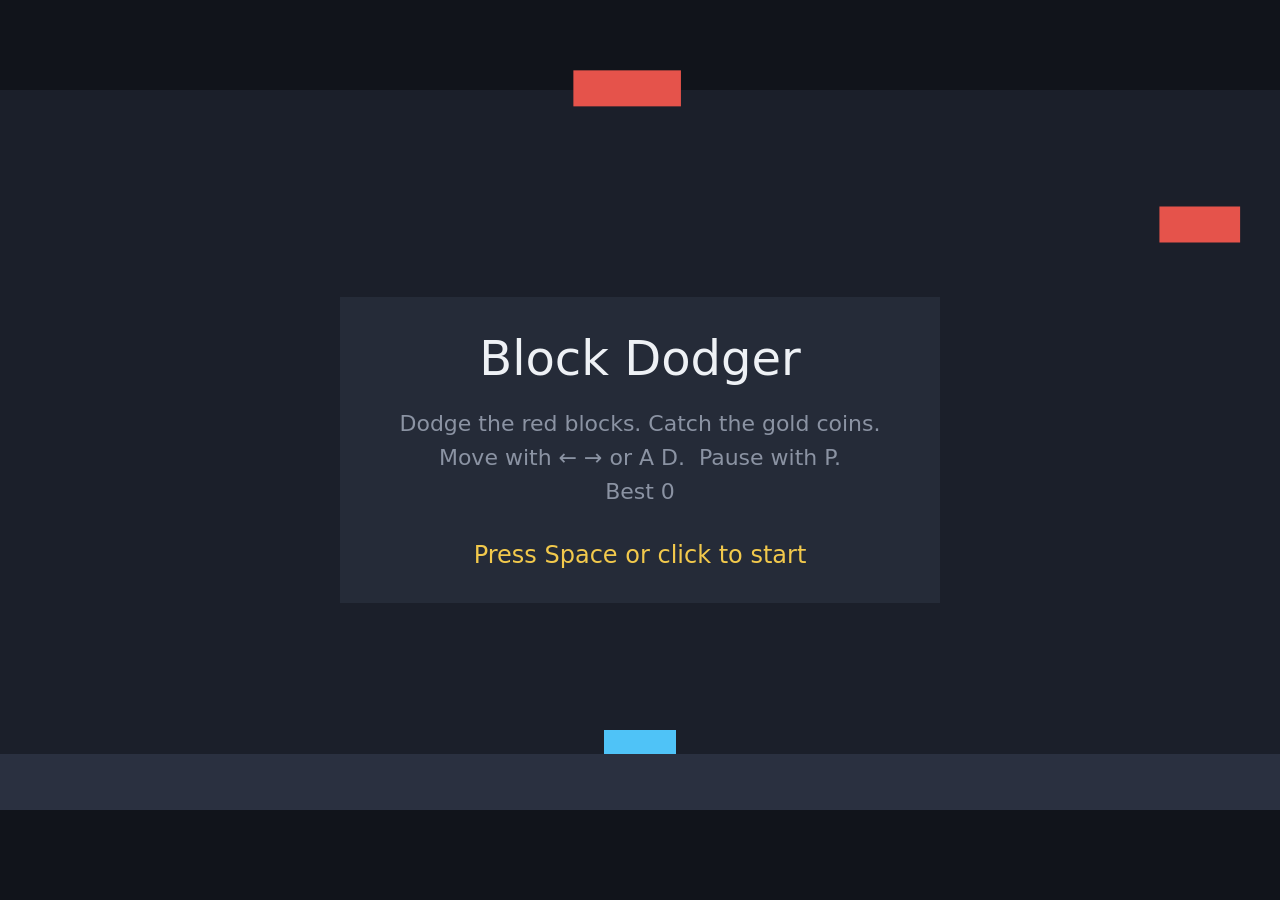
==== game/index.html @ f93e95e5 "Starter kit + owner claim (post-open setup, before recording)" ====
<!doctype html>
<html lang="en">
<head>
<meta charset="utf-8">
<meta name="viewport" content="width=device-width, initial-scale=1">
<title>Block Dodger</title>
<style>
  html, body { margin: 0; height: 100%; overflow: hidden; background: #11141b; }
  #game { position: fixed; inset: 0; width: 100%; height: 100%; display: block; touch-action: none; }
  /* Read aloud, never shown: the status line screen readers announce. */
  #status { position: absolute; width: 1px; height: 1px; overflow: hidden; clip-path: inset(50%); white-space: nowrap; }
</style>
</head>
<body>
<canvas id="game" aria-label="Block Dodger: move the paddle left and right to dodge falling blocks and catch coins"></canvas>
<p id="status" role="status" aria-live="polite"></p>
<script type="module" src="./src/main.js"></script>
</body>
</html>
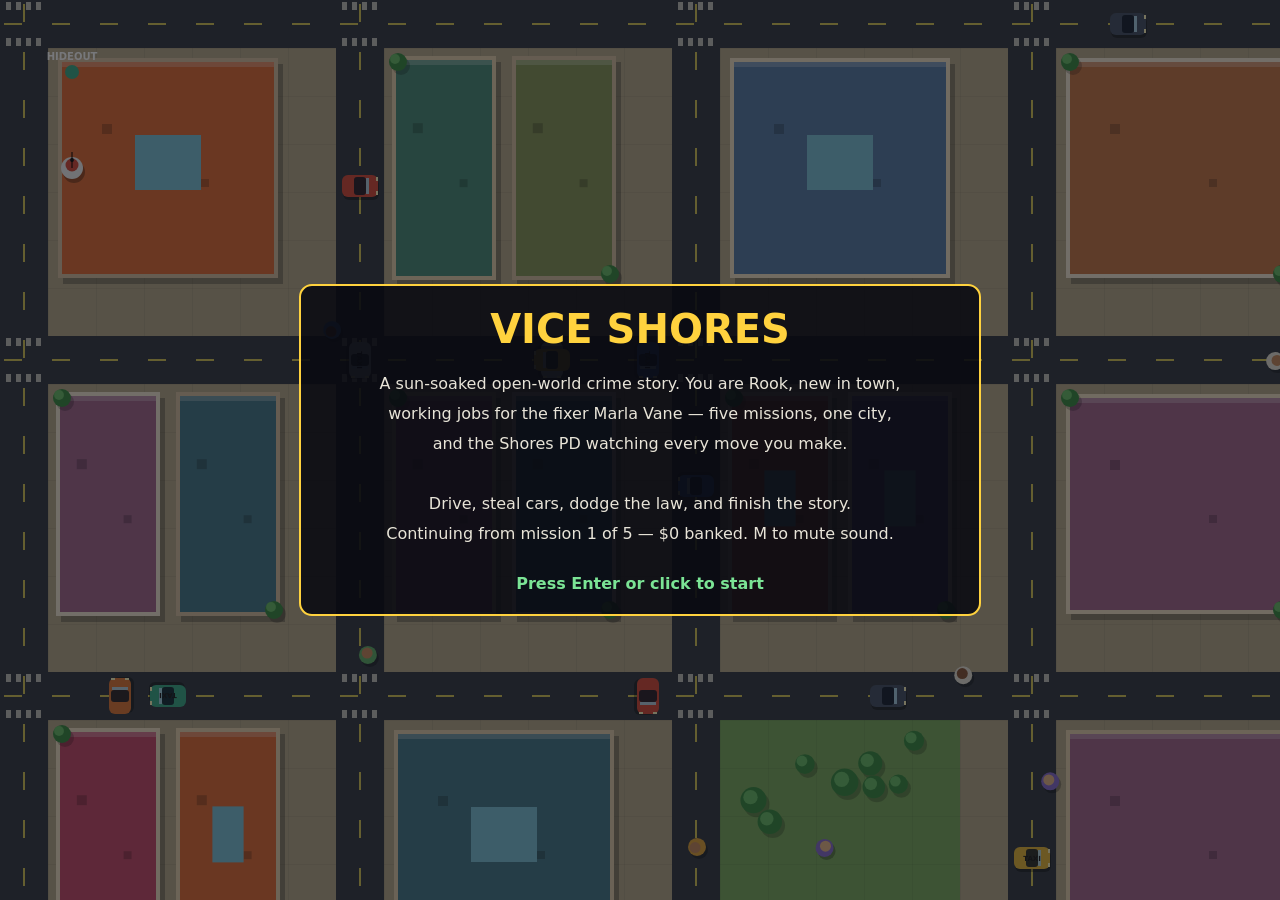
==== commit fac2f805: "Vice Shores: top-down open-world crime game for gta6-01 - Seeded city (roads, buildings, park, beach" ====
--- a/game/index.html
+++ b/game/index.html
@@ -3,16 +3,17 @@
 <head>
 <meta charset="utf-8">
 <meta name="viewport" content="width=device-width, initial-scale=1">
-<title>Block Dodger</title>
+<link rel="icon" href="data:,">
+<title>Vice Shores — an open-world crime game</title>
 <style>
-  html, body { margin: 0; height: 100%; overflow: hidden; background: #11141b; }
+  html, body { margin: 0; height: 100%; overflow: hidden; background: #0b0e14; }
   #game { position: fixed; inset: 0; width: 100%; height: 100%; display: block; touch-action: none; }
   /* Read aloud, never shown: the status line screen readers announce. */
   #status { position: absolute; width: 1px; height: 1px; overflow: hidden; clip-path: inset(50%); white-space: nowrap; }
 </style>
 </head>
 <body>
-<canvas id="game" aria-label="Block Dodger: move the paddle left and right to dodge falling blocks and catch coins"></canvas>
+<canvas id="game" aria-label="Vice Shores: a top-down open-world crime game. Walk and drive around the city, take missions from Marla Vane, and stay ahead of the Shores PD."></canvas>
 <p id="status" role="status" aria-live="polite"></p>
 <script type="module" src="./src/main.js"></script>
 </body>
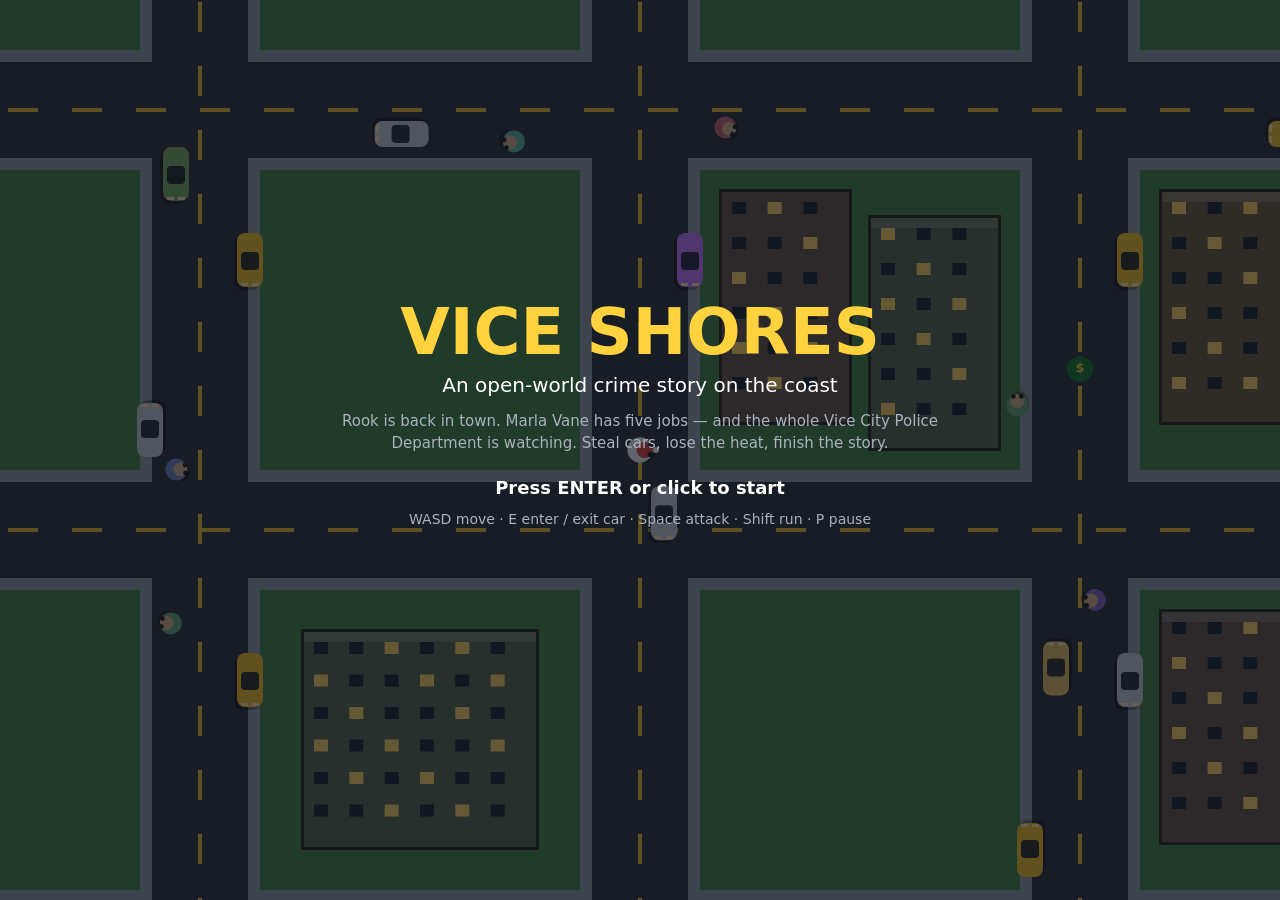
==== commit d1e16995: "Vice Shores: top-down open-world crime game for make.fun gta6-01 Fresh rebuild in a new recorded ses" ====
--- a/game/index.html
+++ b/game/index.html
@@ -3,17 +3,17 @@
 <head>
 <meta charset="utf-8">
 <meta name="viewport" content="width=device-width, initial-scale=1">
+<title>Vice Shores — an open-world crime game</title>
 <link rel="icon" href="data:,">
-<title>Vice Shores — an open-world crime game</title>
 <style>
-  html, body { margin: 0; height: 100%; overflow: hidden; background: #0b0e14; }
+  html, body { margin: 0; height: 100%; overflow: hidden; background: #10141c; }
   #game { position: fixed; inset: 0; width: 100%; height: 100%; display: block; touch-action: none; }
   /* Read aloud, never shown: the status line screen readers announce. */
   #status { position: absolute; width: 1px; height: 1px; overflow: hidden; clip-path: inset(50%); white-space: nowrap; }
 </style>
 </head>
 <body>
-<canvas id="game" aria-label="Vice Shores: a top-down open-world crime game. Walk and drive around the city, take missions from Marla Vane, and stay ahead of the Shores PD."></canvas>
+<canvas id="game" aria-label="Vice Shores: a top-down open-world crime game. Walk the city, steal cars, dodge the police and finish Marla Vane's five missions."></canvas>
 <p id="status" role="status" aria-live="polite"></p>
 <script type="module" src="./src/main.js"></script>
 </body>
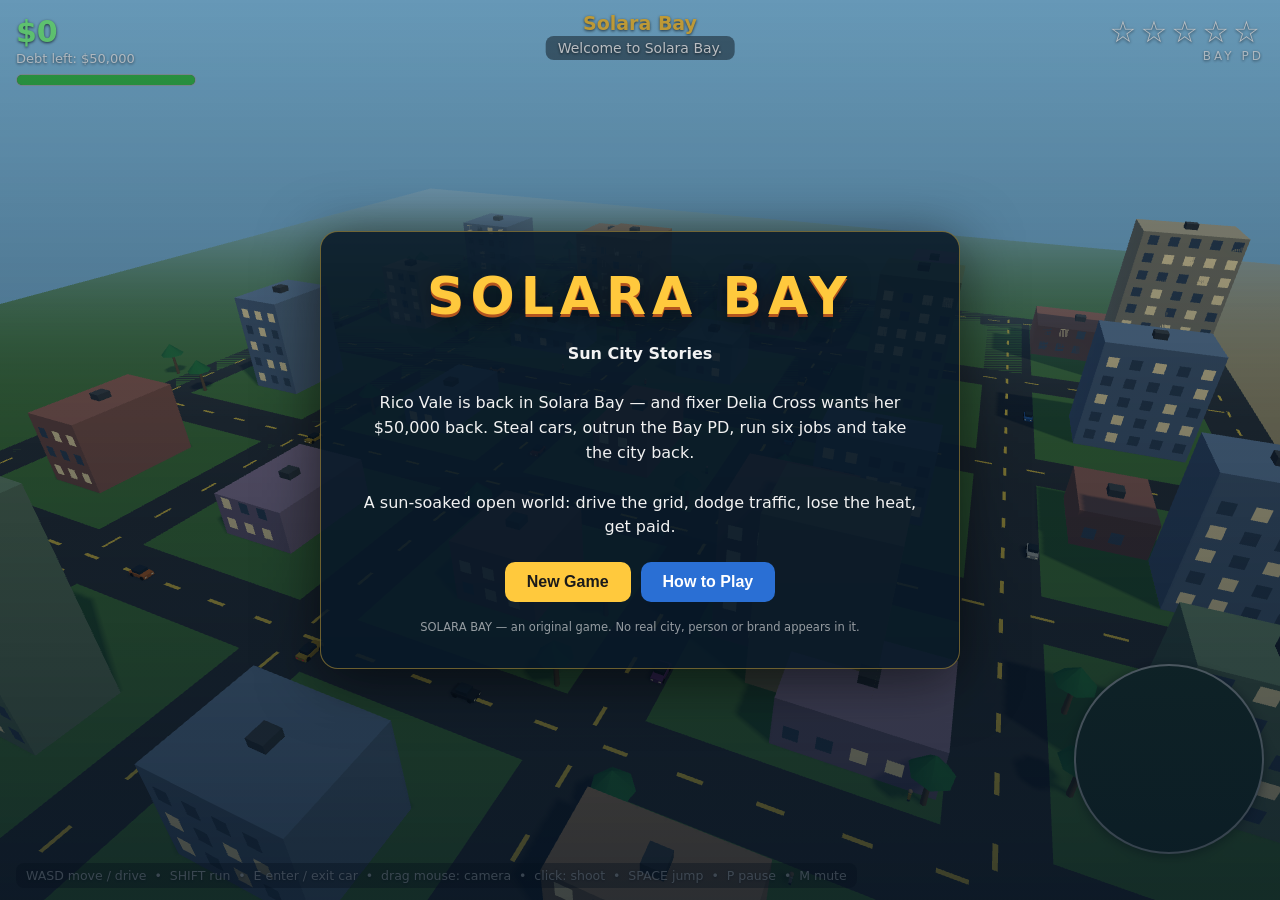
==== commit a2062fbc: "Solara Bay: 3D open-world crime game (gta6-01 attempt 2) Three.js open world: driveable city, traffi" ====
--- a/game/index.html
+++ b/game/index.html
@@ -1,20 +1,64 @@
-<!doctype html>
+<!DOCTYPE html>
 <html lang="en">
 <head>
 <meta charset="utf-8">
 <meta name="viewport" content="width=device-width, initial-scale=1">
-<title>Vice Shores — an open-world crime game</title>
+<title>Solara Bay — Sun City Stories</title>
 <link rel="icon" href="data:,">
-<style>
-  html, body { margin: 0; height: 100%; overflow: hidden; background: #10141c; }
-  #game { position: fixed; inset: 0; width: 100%; height: 100%; display: block; touch-action: none; }
-  /* Read aloud, never shown: the status line screen readers announce. */
-  #status { position: absolute; width: 1px; height: 1px; overflow: hidden; clip-path: inset(50%); white-space: nowrap; }
-</style>
+<link rel="stylesheet" href="./style.css">
+<script type="importmap">
+{ "imports": { "three": "./vendor/three.min.js" } }
+</script>
 </head>
 <body>
-<canvas id="game" aria-label="Vice Shores: a top-down open-world crime game. Walk the city, steal cars, dodge the police and finish Marla Vane's five missions."></canvas>
-<p id="status" role="status" aria-live="polite"></p>
+<canvas id="game-canvas"></canvas>
+
+<div id="hud">
+  <div id="hud-top-left">
+    <div id="hud-cash">$0</div>
+    <div id="hud-debt">Debt left: $50,000</div>
+    <div id="hud-health"><div id="hud-health-fill"></div></div>
+    <div id="hud-speed"></div>
+  </div>
+  <div id="hud-top-right">
+    <div id="hud-stars">☆☆☆☆☆</div>
+    <div id="hud-wanted-label">BAY PD</div>
+  </div>
+  <div id="hud-top-center">
+    <div id="hud-mission-title">Solara Bay</div>
+    <div id="hud-mission">Welcome to Solara Bay.</div>
+  </div>
+  <div id="hud-feed"></div>
+  <canvas id="minimap" width="190" height="190"></canvas>
+  <div id="hud-hint">WASD move / drive &nbsp;•&nbsp; SHIFT run &nbsp;•&nbsp; E enter / exit car &nbsp;•&nbsp; drag mouse: camera &nbsp;•&nbsp; click: shoot &nbsp;•&nbsp; SPACE jump &nbsp;•&nbsp; P pause &nbsp;•&nbsp; M mute</div>
+</div>
+
+<div id="overlay">
+  <div id="overlay-panel">
+    <h1 id="overlay-title">SOLARA BAY</h1>
+    <p id="overlay-text"></p>
+    <div id="overlay-buttons">
+      <button id="btn-new">New Game</button>
+      <button id="btn-continue" class="hidden">Continue</button>
+      <button id="btn-resume" class="hidden">Resume</button>
+      <button id="btn-save" class="hidden">Save Progress</button>
+      <button id="btn-how">How to Play</button>
+    </div>
+    <div id="how-panel" class="hidden">
+      <b>Controls</b><br>
+      WASD — walk / drive &nbsp;•&nbsp; SHIFT — run &nbsp;•&nbsp; E — steal / enter / exit car<br>
+      Mouse drag — orbit camera &nbsp;•&nbsp; Click — shoot &nbsp;•&nbsp; SPACE — jump<br>
+      P — pause &nbsp;•&nbsp; M — mute<br><br>
+      <b>The job</b><br>
+      Six missions pay down Rico's $50,000 debt to Delia Cross. Steal cars,
+      deliver packages, settle scores, lose the Bay PD heat and pull the vault job.
+      Wanted stars rise with every crime — lay low and they cool off.
+      Progress saves to this browser automatically.
+    </div>
+    <div id="overlay-foot">SOLARA BAY — an original game. No real city, person or brand appears in it.</div>
+  </div>
+</div>
+
 <script type="module" src="./src/main.js"></script>
 </body>
 </html>
--- a/game/style.css
+++ b/game/style.css
@@ -0,0 +1,38 @@
+/* Solara Bay HUD + menu styling. */
+* { box-sizing: border-box; }
+html, body { margin: 0; padding: 0; overflow: hidden; background: #0a1622; font-family: 'Segoe UI', system-ui, sans-serif; }
+#game-canvas { display: block; width: 100vw; height: 100vh; }
+
+#hud { position: fixed; inset: 0; pointer-events: none; color: #fff; text-shadow: 0 1px 3px rgba(0,0,0,.7); }
+#hud-top-left { position: absolute; top: 14px; left: 16px; }
+#hud-cash { font-size: 30px; font-weight: 800; color: #7dff8a; }
+#hud-debt { font-size: 13px; opacity: .9; margin-top: 2px; }
+#hud-health { width: 180px; height: 12px; background: rgba(0,0,0,.55); border: 1px solid #fff8; border-radius: 6px; margin-top: 8px; overflow: hidden; }
+#hud-health-fill { height: 100%; width: 100%; background: #37c24a; }
+#hud-speed { font-size: 20px; font-weight: 700; margin-top: 6px; }
+
+#hud-top-right { position: absolute; top: 14px; right: 16px; text-align: right; }
+#hud-stars { font-size: 30px; letter-spacing: 4px; }
+#hud-wanted-label { font-size: 12px; letter-spacing: 3px; opacity: .85; }
+
+#hud-top-center { position: absolute; top: 12px; left: 50%; transform: translateX(-50%); text-align: center; max-width: 560px; }
+#hud-mission-title { font-size: 19px; font-weight: 800; color: #ffc93d; }
+#hud-mission { font-size: 14px; margin-top: 2px; background: rgba(0,0,0,.45); padding: 4px 12px; border-radius: 8px; }
+
+#hud-feed { position: absolute; top: 110px; left: 50%; transform: translateX(-50%); width: 620px; text-align: center; }
+.feed-line { background: rgba(0,0,0,.6); border-radius: 8px; padding: 6px 12px; margin-bottom: 6px; font-size: 15px; }
+
+#minimap { position: absolute; right: 16px; bottom: 46px; width: 190px; height: 190px; border: 2px solid rgba(255,255,255,.75); border-radius: 50%; background: #1d3a2a; box-shadow: 0 2px 12px rgba(0,0,0,.5); }
+#hud-hint { position: absolute; left: 16px; bottom: 12px; font-size: 12.5px; opacity: .85; background: rgba(0,0,0,.45); padding: 5px 10px; border-radius: 8px; }
+
+#overlay { position: fixed; inset: 0; display: flex; align-items: center; justify-content: center; background: linear-gradient(180deg, rgba(6,20,36,.25), rgba(6,20,36,.78)); }
+#overlay.hidden, .hidden { display: none !important; }
+#overlay-panel { max-width: 640px; margin: 20px; padding: 34px 40px; background: rgba(8, 24, 40, .88); border: 1px solid #ffc93d66; border-radius: 18px; text-align: center; color: #f2f2f2; box-shadow: 0 10px 60px rgba(0,0,0,.6); }
+#overlay-title { margin: 0 0 8px; font-size: 52px; letter-spacing: 6px; color: #ffc93d; text-shadow: 0 3px 0 #b3541e, 0 6px 24px rgba(0,0,0,.6); }
+#overlay-text { font-size: 16px; line-height: 1.55; }
+#overlay-buttons { margin-top: 22px; display: flex; flex-wrap: wrap; gap: 10px; justify-content: center; }
+#overlay-buttons button { pointer-events: auto; cursor: pointer; font-size: 16px; font-weight: 700; padding: 11px 22px; border-radius: 10px; border: none; background: #ffc93d; color: #1a1a1a; }
+#overlay-buttons button:hover { background: #ffd95e; }
+#btn-how { background: #2a6fd4 !important; color: #fff !important; }
+#how-panel { margin-top: 18px; text-align: left; font-size: 14px; line-height: 1.6; background: rgba(255,255,255,.08); padding: 14px 16px; border-radius: 10px; }
+#overlay-foot { margin-top: 18px; font-size: 11.5px; opacity: .6; }
